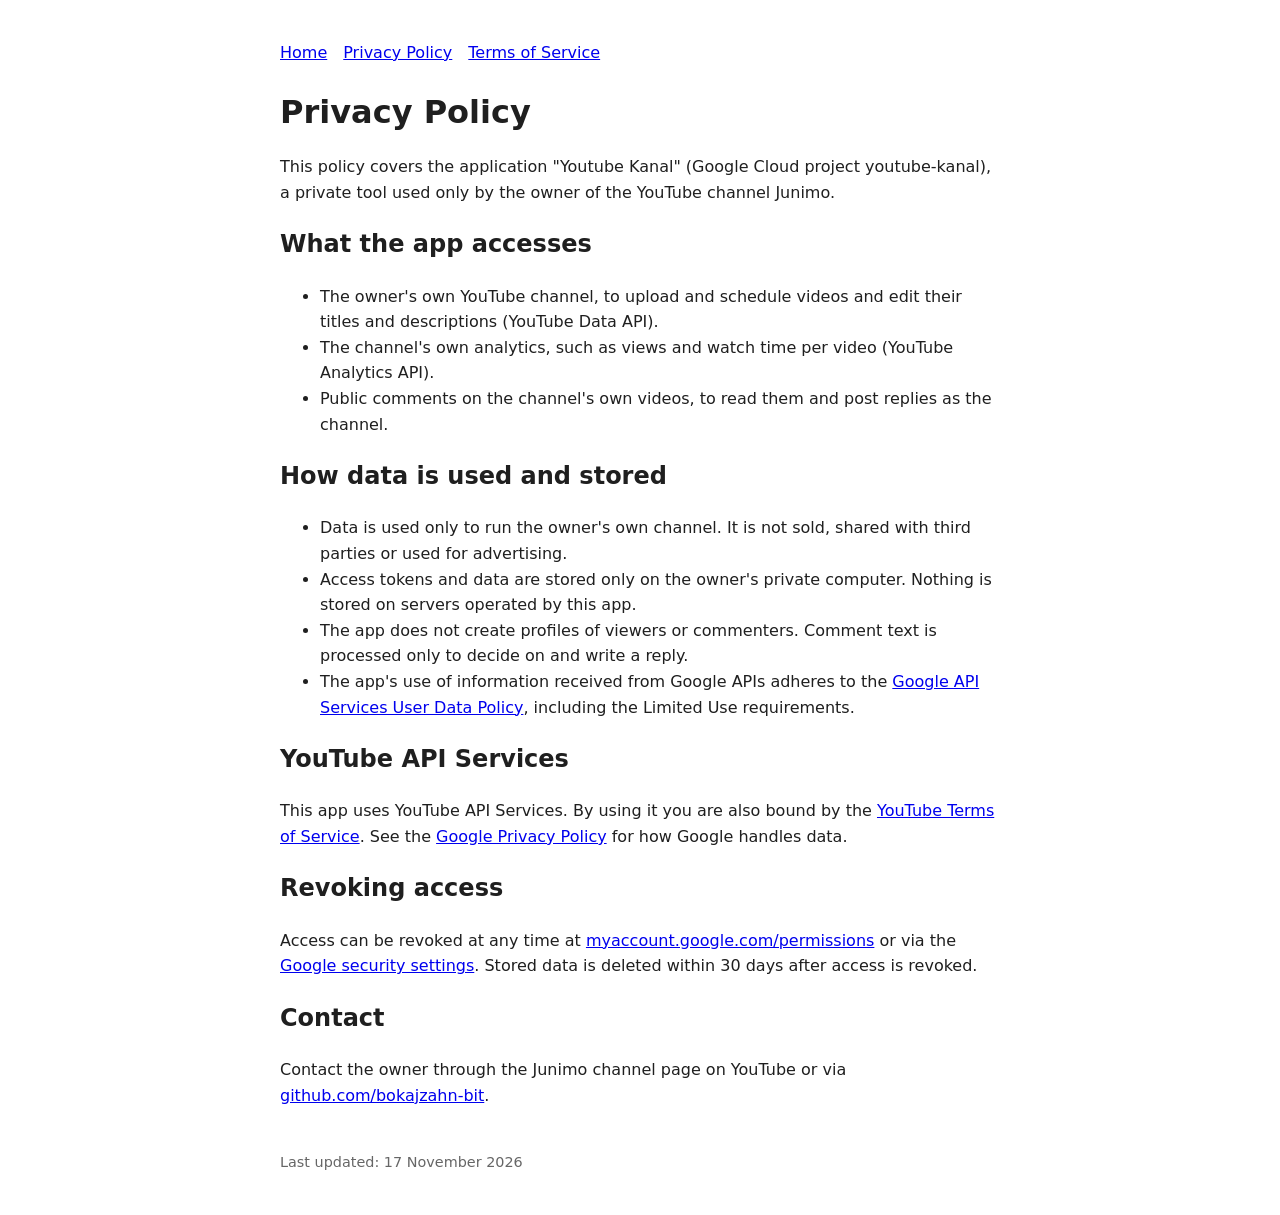
==== privacy.html @ 4359b715 "Startseite, Datenschutzerklärung und Nutzungsbedingungen für Junimo" ====
<!doctype html><html lang="en"><head><meta charset="utf-8"><meta name="viewport" content="width=device-width,initial-scale=1">
<title>Privacy Policy – Junimo</title><link rel="stylesheet" href="style.css"></head><body>
<nav><a href="index.html">Home</a><a href="privacy.html">Privacy Policy</a><a href="terms.html">Terms of Service</a></nav>
<h1>Privacy Policy</h1>
<p>This policy covers the application "Youtube Kanal" (Google Cloud project youtube-kanal), a private tool used only by the owner of the YouTube channel Junimo.</p>
<h2>What the app accesses</h2>
<ul>
<li>The owner's own YouTube channel, to upload and schedule videos and edit their titles and descriptions (YouTube Data API).</li>
<li>The channel's own analytics, such as views and watch time per video (YouTube Analytics API).</li>
<li>Public comments on the channel's own videos, to read them and post replies as the channel.</li>
</ul>
<h2>How data is used and stored</h2>
<ul>
<li>Data is used only to run the owner's own channel. It is not sold, shared with third parties or used for advertising.</li>
<li>Access tokens and data are stored only on the owner's private computer. Nothing is stored on servers operated by this app.</li>
<li>The app does not create profiles of viewers or commenters. Comment text is processed only to decide on and write a reply.</li>
<li>The app's use of information received from Google APIs adheres to the
<a href="https://developers.google.com/terms/api-services-user-data-policy">Google API Services User Data Policy</a>, including the Limited Use requirements.</li>
</ul>
<h2>YouTube API Services</h2>
<p>This app uses YouTube API Services. By using it you are also bound by the
<a href="https://www.youtube.com/t/terms">YouTube Terms of Service</a>. See the
<a href="https://policies.google.com/privacy">Google Privacy Policy</a> for how Google handles data.</p>
<h2>Revoking access</h2>
<p>Access can be revoked at any time at <a href="https://myaccount.google.com/permissions">myaccount.google.com/permissions</a>
or via the <a href="https://security.google.com/settings/security/permissions">Google security settings</a>. Stored data is deleted within 30 days after access is revoked.</p>
<h2>Contact</h2>
<p>Contact the owner through the Junimo channel page on YouTube or via <a href="https://github.com/bokajzahn-bit">github.com/bokajzahn-bit</a>.</p>
<footer>Last updated: 17 November 2026</footer></body></html>
---- style.css ----
body{font-family:system-ui,-apple-system,Segoe UI,Roboto,sans-serif;max-width:720px;margin:40px auto;padding:0 20px;line-height:1.6;color:#1f1f1f}
h1{margin-bottom:.2em}nav a{margin-right:1em}footer{margin-top:3em;font-size:.9em;color:#666}
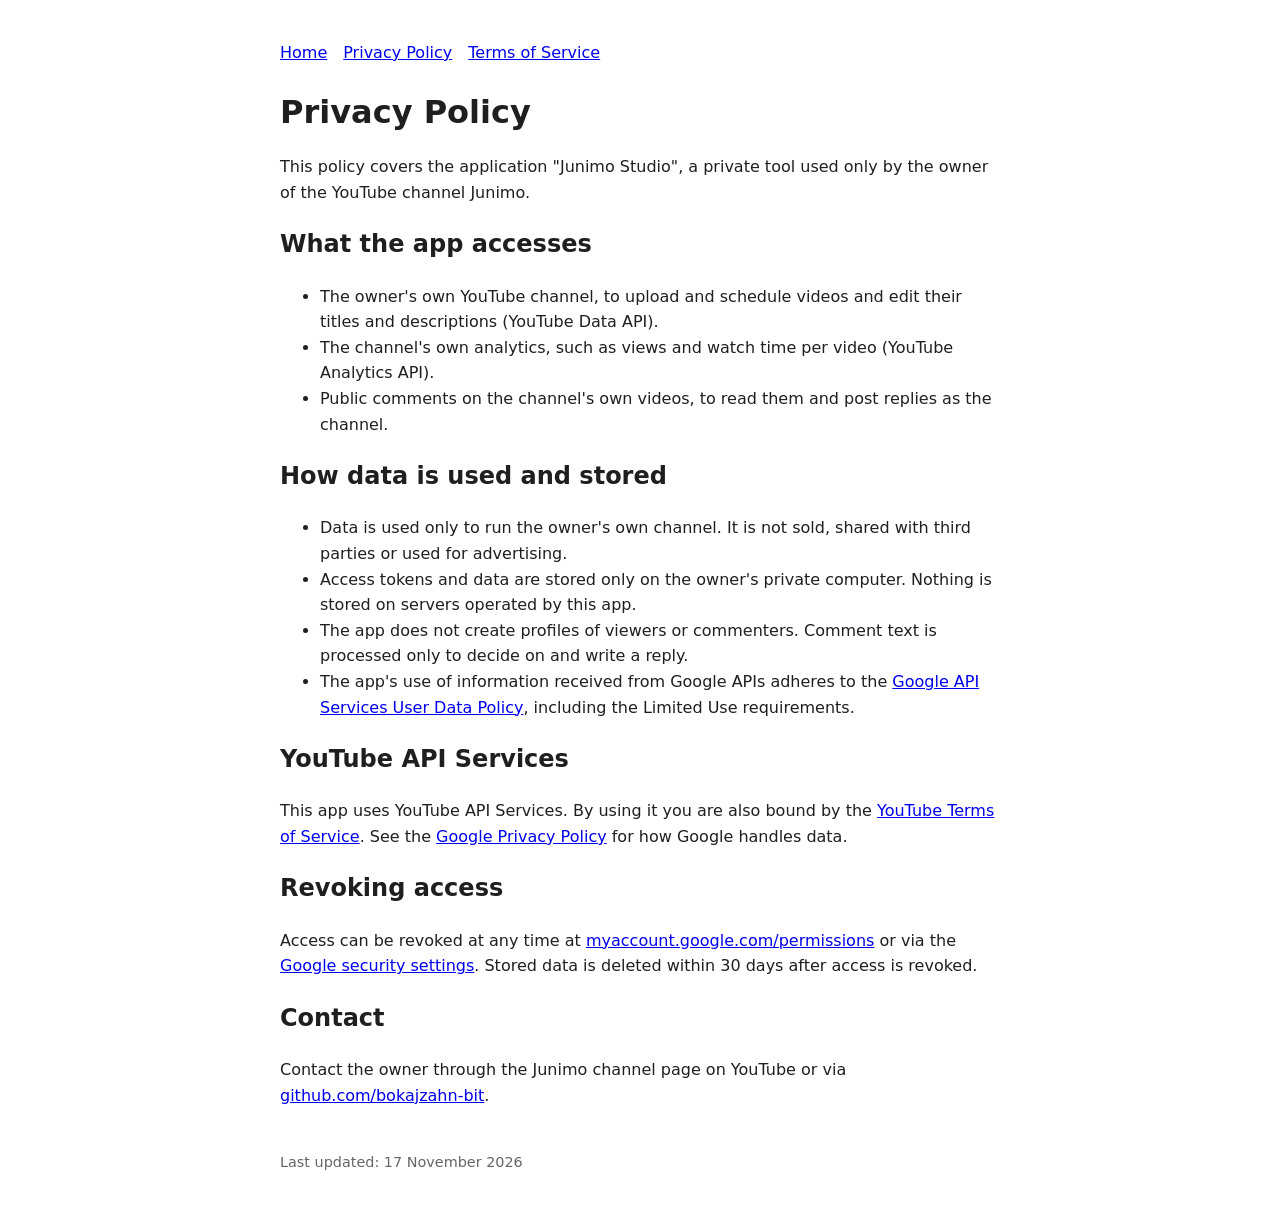
==== commit 6fd14c96: "App-Name auf Junimo Studio geändert Co-Authored-By: Claude Opus 5.5 <noreply@anthropic.com>" ====
--- a/privacy.html
+++ b/privacy.html
@@ -2,7 +2,7 @@
 <title>Privacy Policy – Junimo</title><link rel="stylesheet" href="style.css"></head><body>
 <nav><a href="index.html">Home</a><a href="privacy.html">Privacy Policy</a><a href="terms.html">Terms of Service</a></nav>
 <h1>Privacy Policy</h1>
-<p>This policy covers the application "Youtube Kanal" (Google Cloud project youtube-kanal), a private tool used only by the owner of the YouTube channel Junimo.</p>
+<p>This policy covers the application "Junimo Studio", a private tool used only by the owner of the YouTube channel Junimo.</p>
 <h2>What the app accesses</h2>
 <ul>
 <li>The owner's own YouTube channel, to upload and schedule videos and edit their titles and descriptions (YouTube Data API).</li>
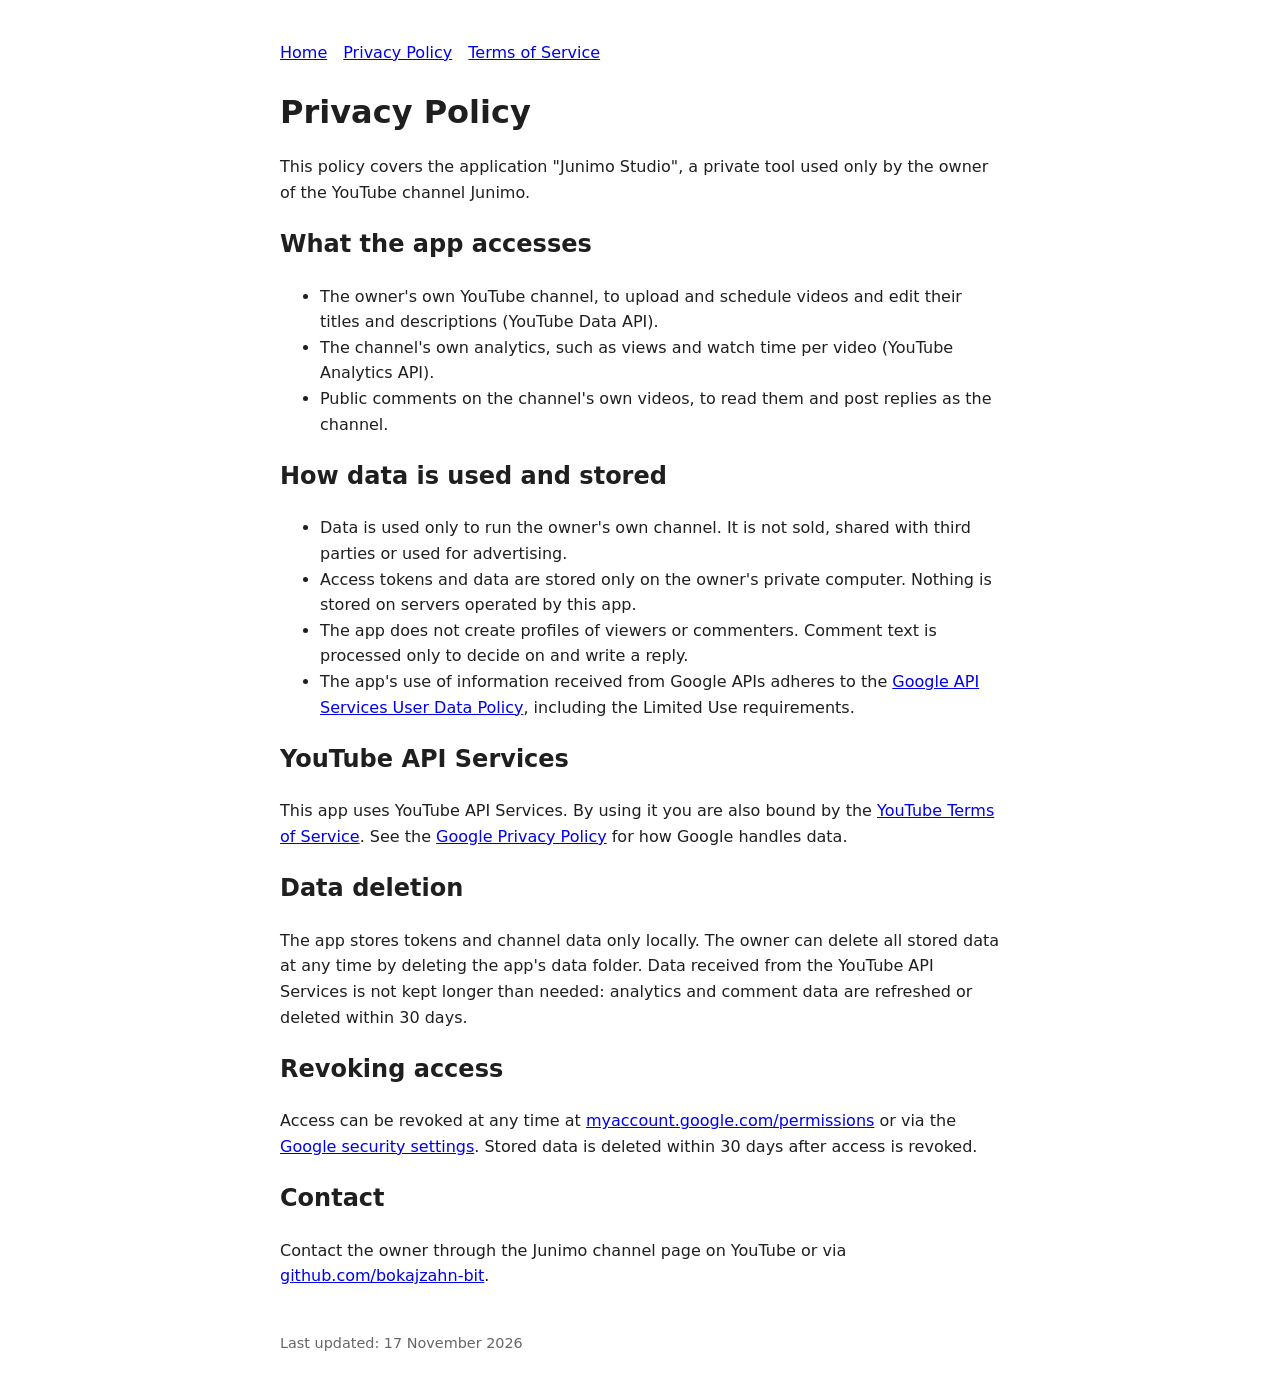
==== commit e5a5e86b: "YouTube-API-Hinweis auf der Startseite, Abschnitt zur Datenlöschung Co-Authored-By: Claude Opus 5.5 " ====
--- a/privacy.html
+++ b/privacy.html
@@ -21,6 +21,9 @@
 <p>This app uses YouTube API Services. By using it you are also bound by the
 <a href="https://www.youtube.com/t/terms">YouTube Terms of Service</a>. See the
 <a href="https://policies.google.com/privacy">Google Privacy Policy</a> for how Google handles data.</p>
+<h2>Data deletion</h2>
+<p>The app stores tokens and channel data only locally. The owner can delete all stored data at any time by deleting the app's data folder.
+Data received from the YouTube API Services is not kept longer than needed: analytics and comment data are refreshed or deleted within 30 days.</p>
 <h2>Revoking access</h2>
 <p>Access can be revoked at any time at <a href="https://myaccount.google.com/permissions">myaccount.google.com/permissions</a>
 or via the <a href="https://security.google.com/settings/security/permissions">Google security settings</a>. Stored data is deleted within 30 days after access is revoked.</p>
